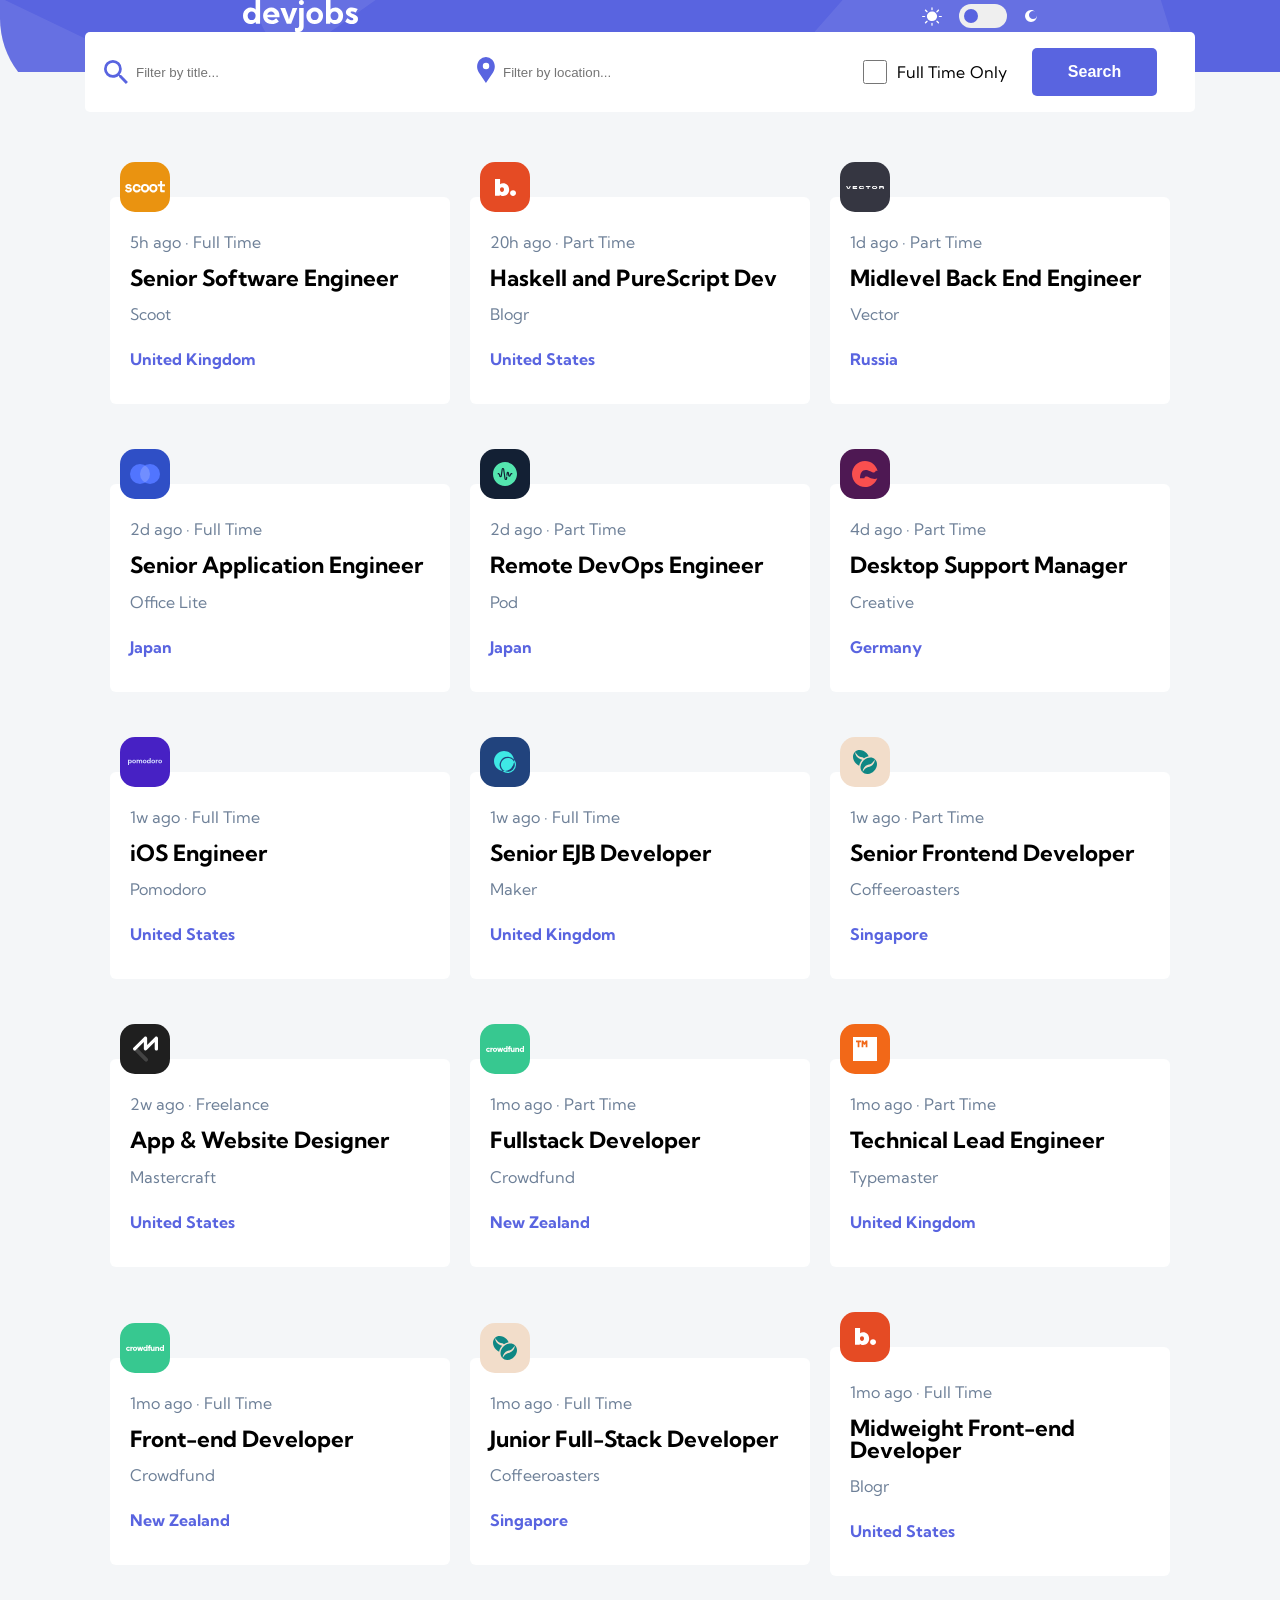
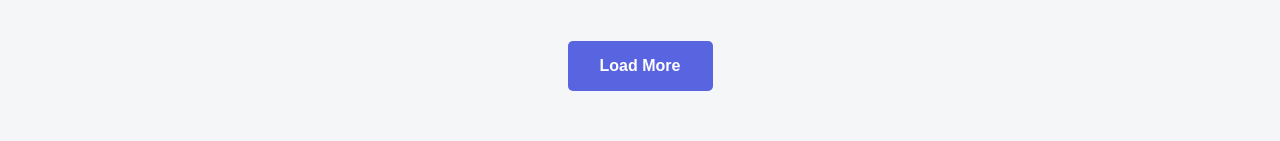
==== index.html @ aba1a603 "Jobs now load and display dynamically. I will remove notes later before pull request." ====
<!doctype html>
<html lang="en">
  <head>
    <meta charset="UTF-8" />
    <meta name="viewport" content="width=device-width, initial-scale=1.0" />
    <link rel="stylesheet" href="styles.css" />
    <link rel="stylesheet" href="index.css" />
    <link rel="preconnect" href="https://fonts.googleapis.com" />
    <link rel="preconnect" href="https://fonts.gstatic.com" crossorigin />
    <link
      href="https://fonts.googleapis.com/css2?family=Kumbh+Sans:wght,YOPQ@100..900,300&display=swap"
      rel="stylesheet"
    />
    <script src="./renderJobs.js" defer></script>
    <title>Devjobs</title>
  </head>
  <body>
    <header>
      <img src="./assets/desktop/logo.svg" alt="Site Logo" class="site-logo" />

      <div class="theme-container">
        <img src="./assets/desktop/icon-sun.svg" alt="" />
        <button class="theme-toggle" aria-label="Toggle dark mode">
          <span class="toggle-circle"></span>
        </button>
        <img src="./assets/desktop/icon-moon.svg" alt="" />
      </div>
    </header>
    <main>
      <form action="" class="search-bar">
        <div class="search-wrapper">
          <img
            src="./assets/desktop/icon-search.svg"
            alt=""
            class="search-logo"
          />
          <input
            type="search"
            placeholder="Filter by title..."
            class="search-input"
            aria-label="Filter by title"
          />
        </div>

        <div class="location-wrapper">
          <img
            src="./assets/desktop/icon-location.svg"
            alt=""
            class="location-logo"
          />
          <input
            type="text"
            placeholder="Filter by location..."
            class="location-input"
            aria-label="Filter by location"
          />

          <button
            type="button"
            class="location-btn"
            aria-label="Filter Location"
          >
            <img
              src="./assets/mobile/icon-filter.svg"
              alt=""
              aria-hidden="true"
            />
          </button>
        </div>

        <div class="button-wrapper">
          <input
            type="checkbox"
            id="full-time"
            name="full-time"
            class="full-time checkbox"
          />
          <label for="full-time" class="full-time"
            >Full Time <span class="d-only">Only</span></label
          >
          <button type="submit" class="search-btn--txt">Search</button>
          <button type="submit" class="search-btn" aria-label="Search Jobs">
            <img
              src="./assets/desktop/icon-search.svg"
              alt=""
              class="search-icon"
              aria-hidden="true"
            />
          </button>
        </div>
      </form>

      <div class="job-container"></div>

      <button class="load-btn">Load More</button>
    </main>
  </body>
</html>
---- styles.css ----
* {
  
  margin: 0;
  padding: 0;
  box-sizing: border-box;
}

:root {
  --pc-V: #5964E0;
  --pc-LV: #939bf4;
  --pc-VDB: #19202D;
  --pc-M: #121721;
  --sc-W: #fff;
  --sc-LG: #f4f6f8;
  --sc-G: #9daec2;
  --sc-DG: #6e8098;
}

body {
  display: flex;
  flex-direction: column;
  font-family: "Kumbh Sans", sans-serif;
  background-color: var(--sc-LG);
}

main {
  display: flex;
  flex-direction: column;
  justify-content: center;
  align-items: center;
  position: relative;
}


/*header*/
header {
  background-image: url(./assets/mobile/bg-pattern-header.svg);
  width: 100%;
  max-width: 430px;
  height: 136px;
  display: flex;
  justify-content: space-evenly;
  align-items: center;
  padding-bottom: 40px;
  gap: 25%;
}

.theme-container {
  width: 115px;
  display: flex;
  justify-content: space-between;
  align-items: center;
}

.theme-toggle {
  width: 48px;
  height: 24px;
  border-radius: 12px;
  border: none;
  position: relative;
  cursor: pointer;
}

.toggle-circle {
  width: 14px;
  height: 14px;
  border-radius: 50%;
  background-color: var(--pc-V);
  position: absolute;
  top: 5px;
  left: 5px;
  transition: transform 0.3s ease;
}

.theme-toggle.active .toggle-circle { /*For when i use JavaScript to move the circle and toggle the dark mode.*/
  transform: translateX(22px);
}

.theme-toggle:hover .toggle-circle{
  background-color: var(--pc-LV);
}

.search-bar {
  width: 100%;
  max-width: 340px;
  height: 80px;
  border-radius: 5px;
  display: flex;
  justify-content: space-evenly;
  align-items: center;
  background-color: var(--sc-W);
  position: absolute;
  top: -40px;
}

.location-btn {
  border: none;
  background-color: var(--sc-W);
  cursor: pointer;
}

.search-btn {
  width: 48px;
  height: 48px;
  border-radius: 5px;
  border: none;
  background-color: var(--pc-V);
  cursor: pointer;
}

.search-input {
  color: var(--pc-VDB);
  height: 30px;
  border: none;
  cursor: pointer;
}

.search-logo, .location-input, .location-logo, .full-time, .search-btn--txt {
  display: none;
}

.search-icon {
  filter: brightness(0) invert(1);
}

/*tablet*/
@media (min-width: 768px) {
  header {
    width: 100%;
    max-width: 100%;
    background-image: url(./assets/tablet/bg-pattern-header.svg);
    background-size: cover;
    background-position: center;
    background-repeat: no-repeat;
  }

  .search-bar {
    width: 100%;
    max-width: 690px;
    display: flex;
    justify-content: center;
    align-items: center;
  }

  .search-btn {
    display: none;
  }

  .search-logo, .location-input, .location-logo, .full-time, .search-btn--txt {
    display: flex;
  }

  .location-logo  {
    height: 26px;
    width: 18px;
  }

  .search-wrapper {
    display: flex;
    flex-direction: row;
    justify-content: center;
    align-items: center;
    gap: 8px;
    width: 230px;
  }

  .location-wrapper {
    display: flex;
    flex-direction: row;
    justify-content: center;
    align-self: center;
    gap: 8px;
    width: 230px;
  }

  .location-input {
    color: var(--pc-VDB);
    height: 30px;
    border: none;
    cursor: pointer;
  }

  .location-btn {
    display: none;
  }

  .button-wrapper {
    display: flex;
    flex-direction: row;
    justify-content: center;
    align-items: center;
    gap: 10px;
    width: 230px;
  }

  .d-only {
    display: none;
  }

  .checkbox {
    width: 24px;
    height: 24px;
    cursor: pointer;
  }

  .search-btn--txt {
    width: 80px;
    height: 48px;
    background-color: var(--pc-V);
    display: flex;
    justify-content: center;
    align-items: center;
    color: var(--sc-W);
    font-size: 1rem;
    font-weight: 700;
    border: none;
    border-radius: 5px;
    margin-left: 15px;
    cursor: pointer;
  }

  .search-btn--txt:hover {
    background-color: var(--pc-LV);
  }
}

/*desktop*/
@media (min-width: 1024px) {
  html, body {
    height: 100%;
  }

  main {
    flex: 1;
  }

  header {
    background-image: url(./assets/desktop/bg-pattern-header.svg);
  }

  .search-bar {
    max-width: 1110px;
  }

  .search-wrapper, .location-wrapper, .button-wrapper {
    width: 370px;
  }

  .d-only {
    display: inline;
    margin-left: 5px;
  }

  .search-btn--txt {
    width: 125px;
  }

  .search-input, .location-input {
    width: 300px;
  }
}
---- index.css ----
.job-container {
  display: flex;
  flex-direction: column;
  justify-content: center;
  align-items: center;
  margin-top: 100px;
  padding: 5px;
}

.job-card {
  width: 340px;
  padding: 10px;
  margin: 20px 0 40px 0;
  border-radius: 6px;
  background-color: var(--sc-W);
  position: relative;
}

.logo-container {
  display: flex;
  justify-content: center;
  align-items: center;
  width: 50px;
  height: 50px;
  border-radius: 15px;
  position: absolute;
  top: -35px;
}

.job-info {
  margin: 25px 10px;
}

.job-info p {
  color: var(--sc-DG);
}

.job-info h3 {
  font-weight: 700;
  font-size: 1.4rem;
  line-height: 100%;
  margin: 15px 0;
}

.comp-name {
  margin-bottom: 25px;
  font-weight: 400;
  color: var(--sc-DG);
}

.highlight {
  color: var(--pc-V);
  font-weight: 700;
}

.load-btn {
  width: 145px;
  height: 50px;
  border-radius: 5px;
  border: none;
  background-color: var(--pc-V);
  color: var(--sc-W);
  font-weight: 700;
  line-height: 100%;
  font-size: 1rem;
  margin: 20px 0 50px 0;
  cursor: pointer;
}

/*tablet*/
@media (min-width: 768px) {
  .job-container {
    display: grid;
    grid-template-columns: repeat(2, 1fr);
    gap: 20px;
  }
}

/*Desktop*/
@media (min-width: 1024px) {
  .job-container {
    grid-template-columns: repeat(3, 1fr);
  }
}
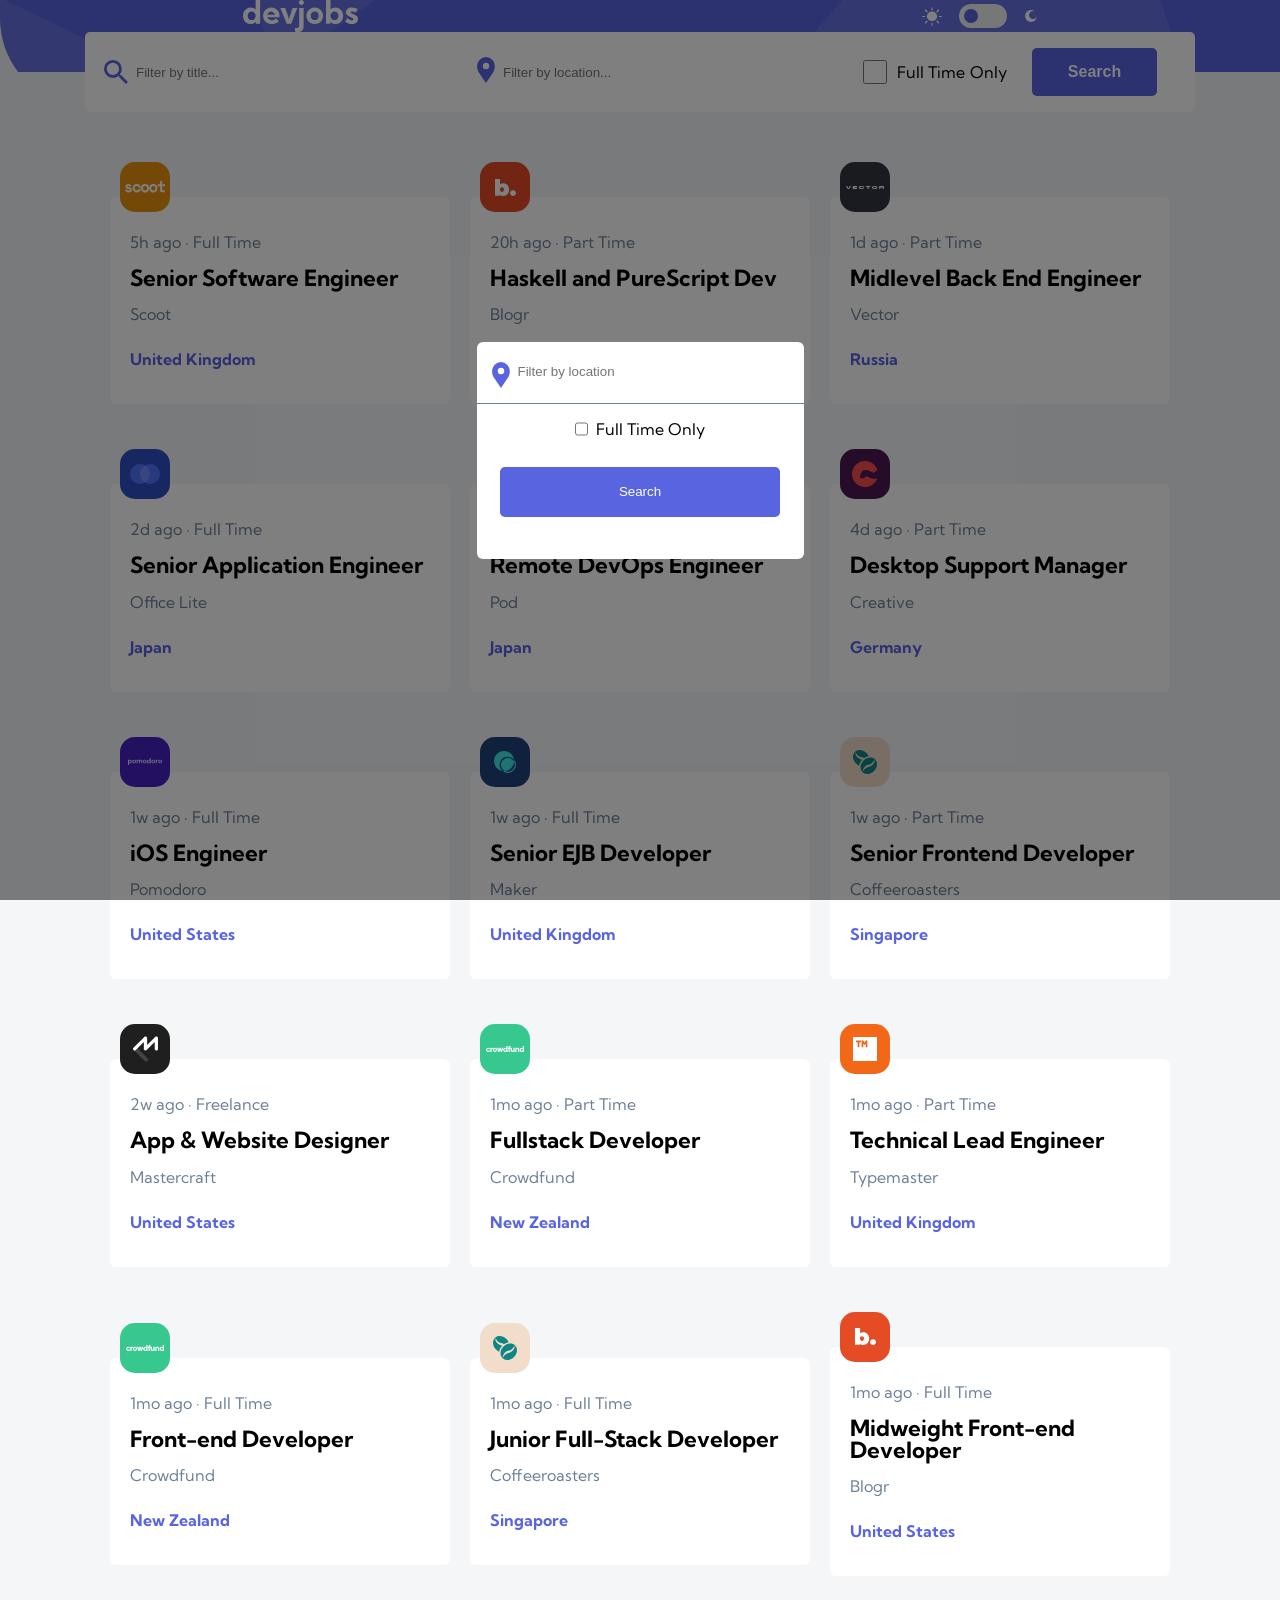
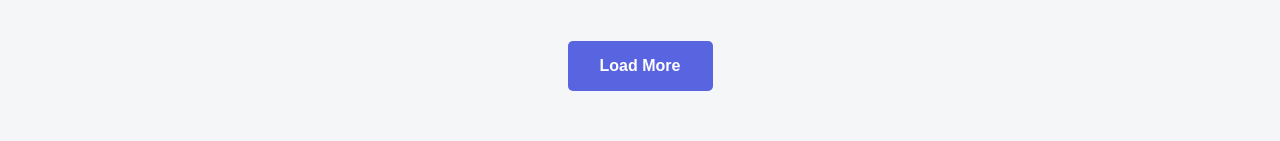
==== commit 6e71e37c: "Update: Job filtering is working with mobile modal for location and full time filter." ====
--- a/index.html
+++ b/index.html
@@ -12,6 +12,7 @@
       rel="stylesheet"
     />
     <script src="./renderJobs.js" defer></script>
+    <script src="./script.js" defer></script>
     <title>Devjobs</title>
   </head>
   <body>
@@ -90,9 +91,40 @@
         </div>
       </form>
 
-      <div class="job-container"></div>
+      <div class="job-container">
+        <p class="loading">Loading jobs...</p>
+      </div>
 
-      <button class="load-btn">Load More</button>
+      <button type="button" class="load-btn" id="loadMoreBtn">Load More</button>
     </main>
+    <div class="modal-container">
+      <div class="modal">
+        <div class="location-modal-wrapper">
+          <img
+            src="./assets/desktop/icon-location.svg"
+            alt=""
+            class="location-logo-modal"
+          />
+          <input
+            type="text"
+            placeholder="Filter by location"
+            class="location-input-modal"
+            aria-label="Filter by location"
+          />
+        </div>
+        <div class="fulltime-wrapper">
+          <input
+            type="checkbox"
+            id="full-time"
+            name="full-time"
+            class="ft-checkbox"
+          />
+          <label for="full-time" class="ft-modaltxt"
+            >Full Time Only</span></label
+          >
+          <button type="submit" class="search-btn-modal">Search</button>
+        </div>
+      </div>
+    </div>
   </body>
 </html>
--- a/styles.css
+++ b/styles.css
@@ -76,7 +76,7 @@
   transform: translateX(22px);
 }
 
-.theme-toggle:hover .toggle-circle{
+.theme-toggle:hover .toggle-circle, .theme-toggle:focus .toggle-circle {
   background-color: var(--pc-LV);
 }
 
@@ -106,6 +106,10 @@
   border: none;
   background-color: var(--pc-V);
   cursor: pointer;
+}
+
+.search-btn:hover, .search-btn:focus {
+  background-color: var(--pc-LV);
 }
 
 .search-input {
@@ -219,7 +223,7 @@
     cursor: pointer;
   }
 
-  .search-btn--txt:hover {
+  .search-btn--txt:hover, .search-btn--txt:focus {
     background-color: var(--pc-LV);
   }
 }
@@ -259,3 +263,71 @@
     width: 300px;
   }
 }
+
+/*modal*/
+
+.modal-container {
+  position: fixed;
+  top: 0;
+  left: 0;
+  width: 100%;
+  height: 100%;
+  background-color: rgba(0, 0, 0, 0.5);
+  display: flex;
+  justify-content: center;
+  align-items: center;
+}
+
+.modal {
+  background-color: var(--sc-W);
+  width: 327px;
+  height: 217px;
+  border-radius: 6px;
+  display: flex;
+  flex-direction: column;
+}
+
+.location-modal-wrapper{
+  display: flex;
+  flex-direction: row;
+  justify-content: center;
+  align-self: center;
+  gap: 8px;
+  width: 100%;
+  padding: 15px;
+  border-bottom: 1px solid var(--sc-DG);
+}
+
+.location-logo-modal {
+  height: 26px;
+  width: 18px;
+  margin-top: 5px;
+}
+
+.location-input-modal {
+  color: var(--pc-VDB);
+  height: 30px;
+  border: none;
+  cursor: pointer;
+  width: 100%;
+}
+
+.fulltime-wrapper {
+  display: flex;
+  flex-direction: row;
+  justify-content: center;
+  align-self: center;
+  padding: 15px;
+  gap: 8px;
+  flex-wrap: wrap;
+}
+
+.search-btn-modal {
+  width: 280px;
+  height: 50px;
+  border-radius: 5px;
+  border: none;
+  margin: 20px;
+  background-color: var(--pc-V);
+  color: var(--sc-W);
+}
--- a/index.css
+++ b/index.css
@@ -1,9 +1,10 @@
+/*Container for dynamically rendered job cards */
 .job-container {
   display: flex;
   flex-direction: column;
   justify-content: center;
   align-items: center;
-  margin-top: 100px;
+  margin-top: 100px; /*pushes the content below the header and search bar.*/
   padding: 5px;
 }
 
@@ -53,6 +54,7 @@
   font-weight: 700;
 }
 
+/*load more button*/
 .load-btn {
   width: 145px;
   height: 50px;
@@ -67,7 +69,18 @@
   cursor: pointer;
 }
 
-/*tablet*/
+.load-btn:hover, .load-btn:focus {
+  background-color: var(--pc-LV);
+}
+
+.empty-wrapper {
+  text-align: center;
+  grid-column: 1 / -1; /*makes the message span all column*/
+  margin-top: 50px;
+  font-size: 1.2rem;
+}
+
+/*tablet: 2-column grid layout*/
 @media (min-width: 768px) {
   .job-container {
     display: grid;
@@ -76,9 +89,16 @@
   }
 }
 
-/*Desktop*/
+/*Desktop: 3-column grid layout*/
 @media (min-width: 1024px) {
   .job-container {
     grid-template-columns: repeat(3, 1fr);
   }
+}
+
+/*Wide screen: 4-column grid layout*/
+@media (min-width: 1490px) {
+  .job-container {
+    grid-template-columns: repeat(4, 1fr);
+  }
 }
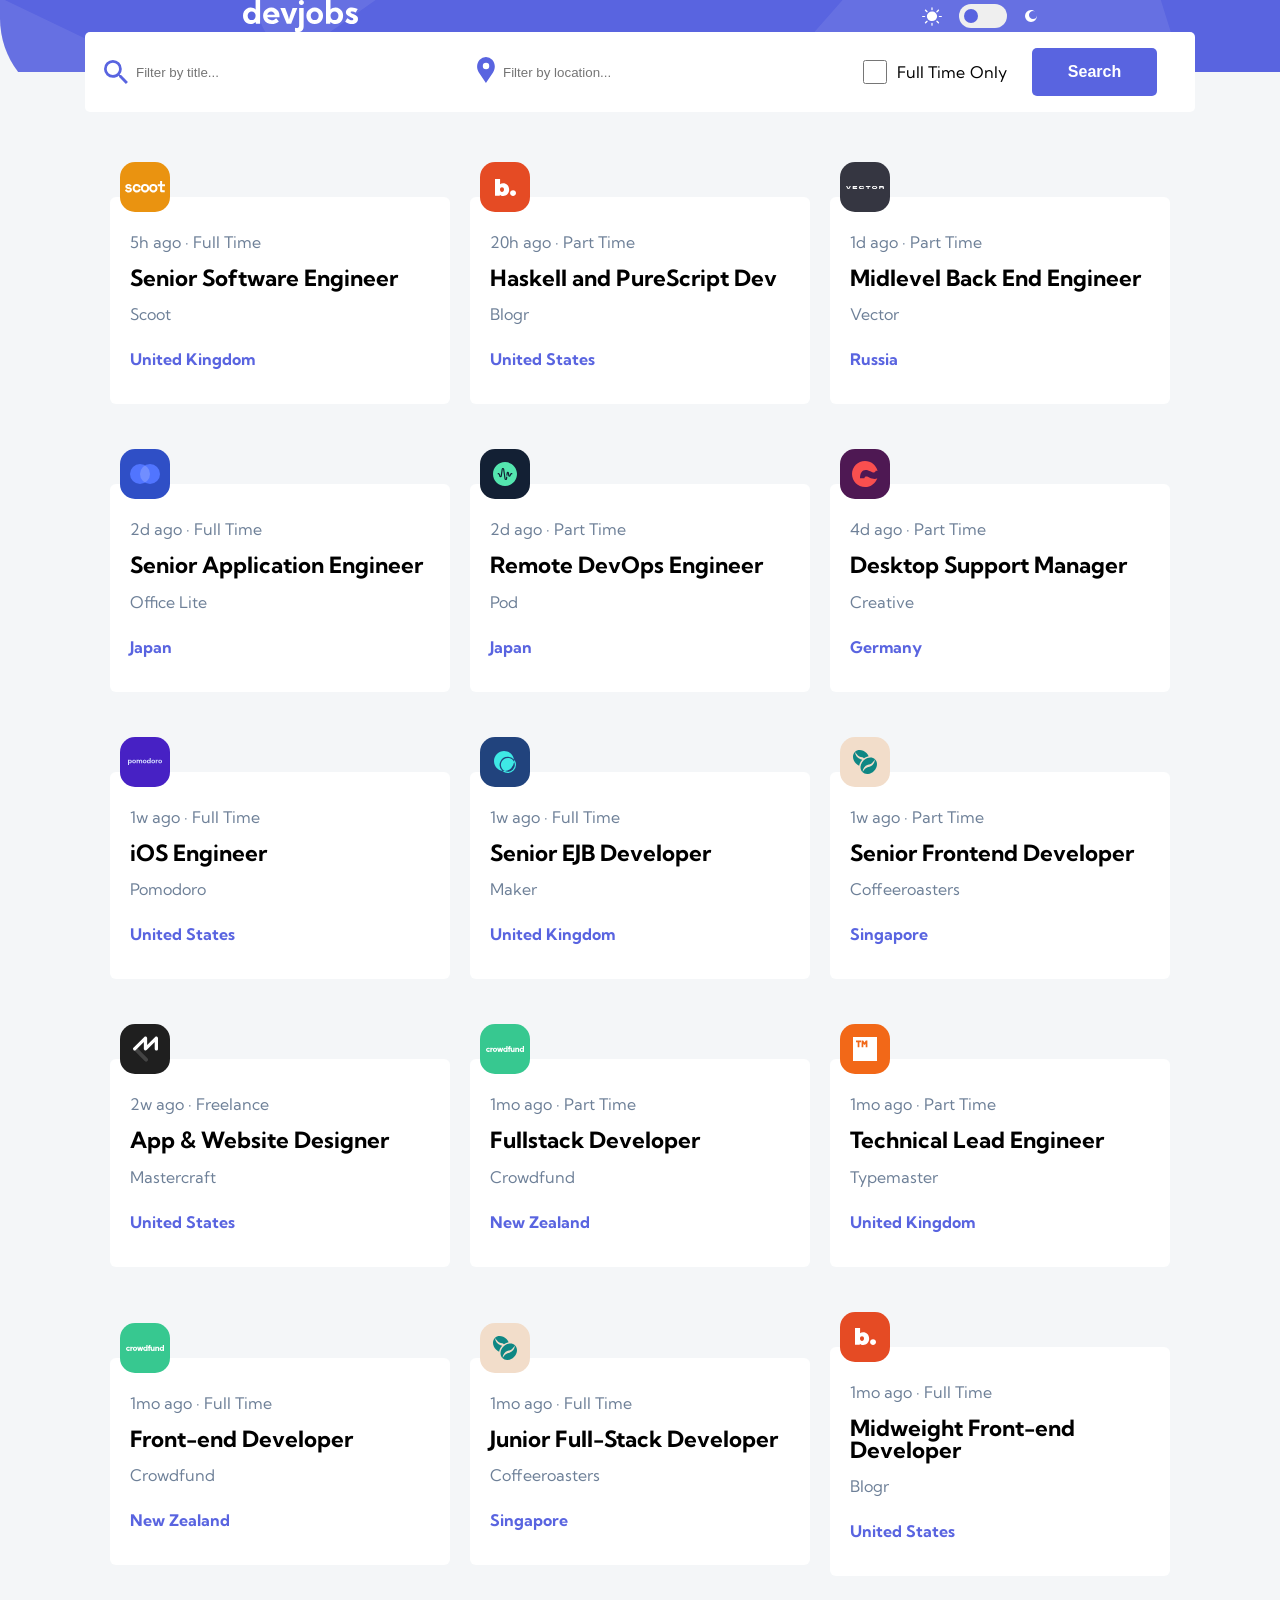
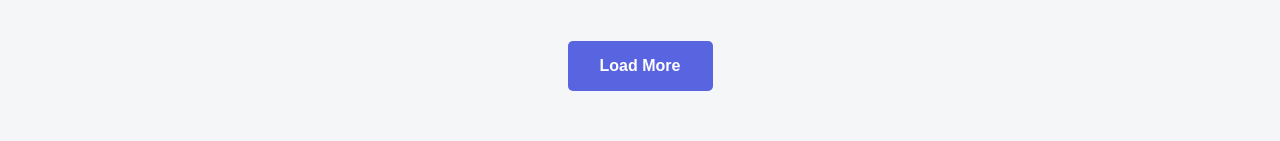
==== commit 238e8f12: "Update: Updated the filtering so that the main and modal filtering syncs value." ====
--- a/index.html
+++ b/index.html
@@ -115,7 +115,7 @@
         <div class="fulltime-wrapper">
           <input
             type="checkbox"
-            id="full-time"
+            id="full-time-modal"
             name="full-time"
             class="ft-checkbox"
           />
--- a/styles.css
+++ b/styles.css
@@ -276,6 +276,11 @@
   display: flex;
   justify-content: center;
   align-items: center;
+  display: none;
+}
+
+.modal-container.active {
+  display: flex;
 }
 
 .modal {
@@ -322,6 +327,12 @@
   flex-wrap: wrap;
 }
 
+.ft-checkbox {
+  height: 24px;
+  width: 24px;
+  cursor: pointer;
+}
+
 .search-btn-modal {
   width: 280px;
   height: 50px;
@@ -330,4 +341,5 @@
   margin: 20px;
   background-color: var(--pc-V);
   color: var(--sc-W);
+  cursor: pointer;
 }
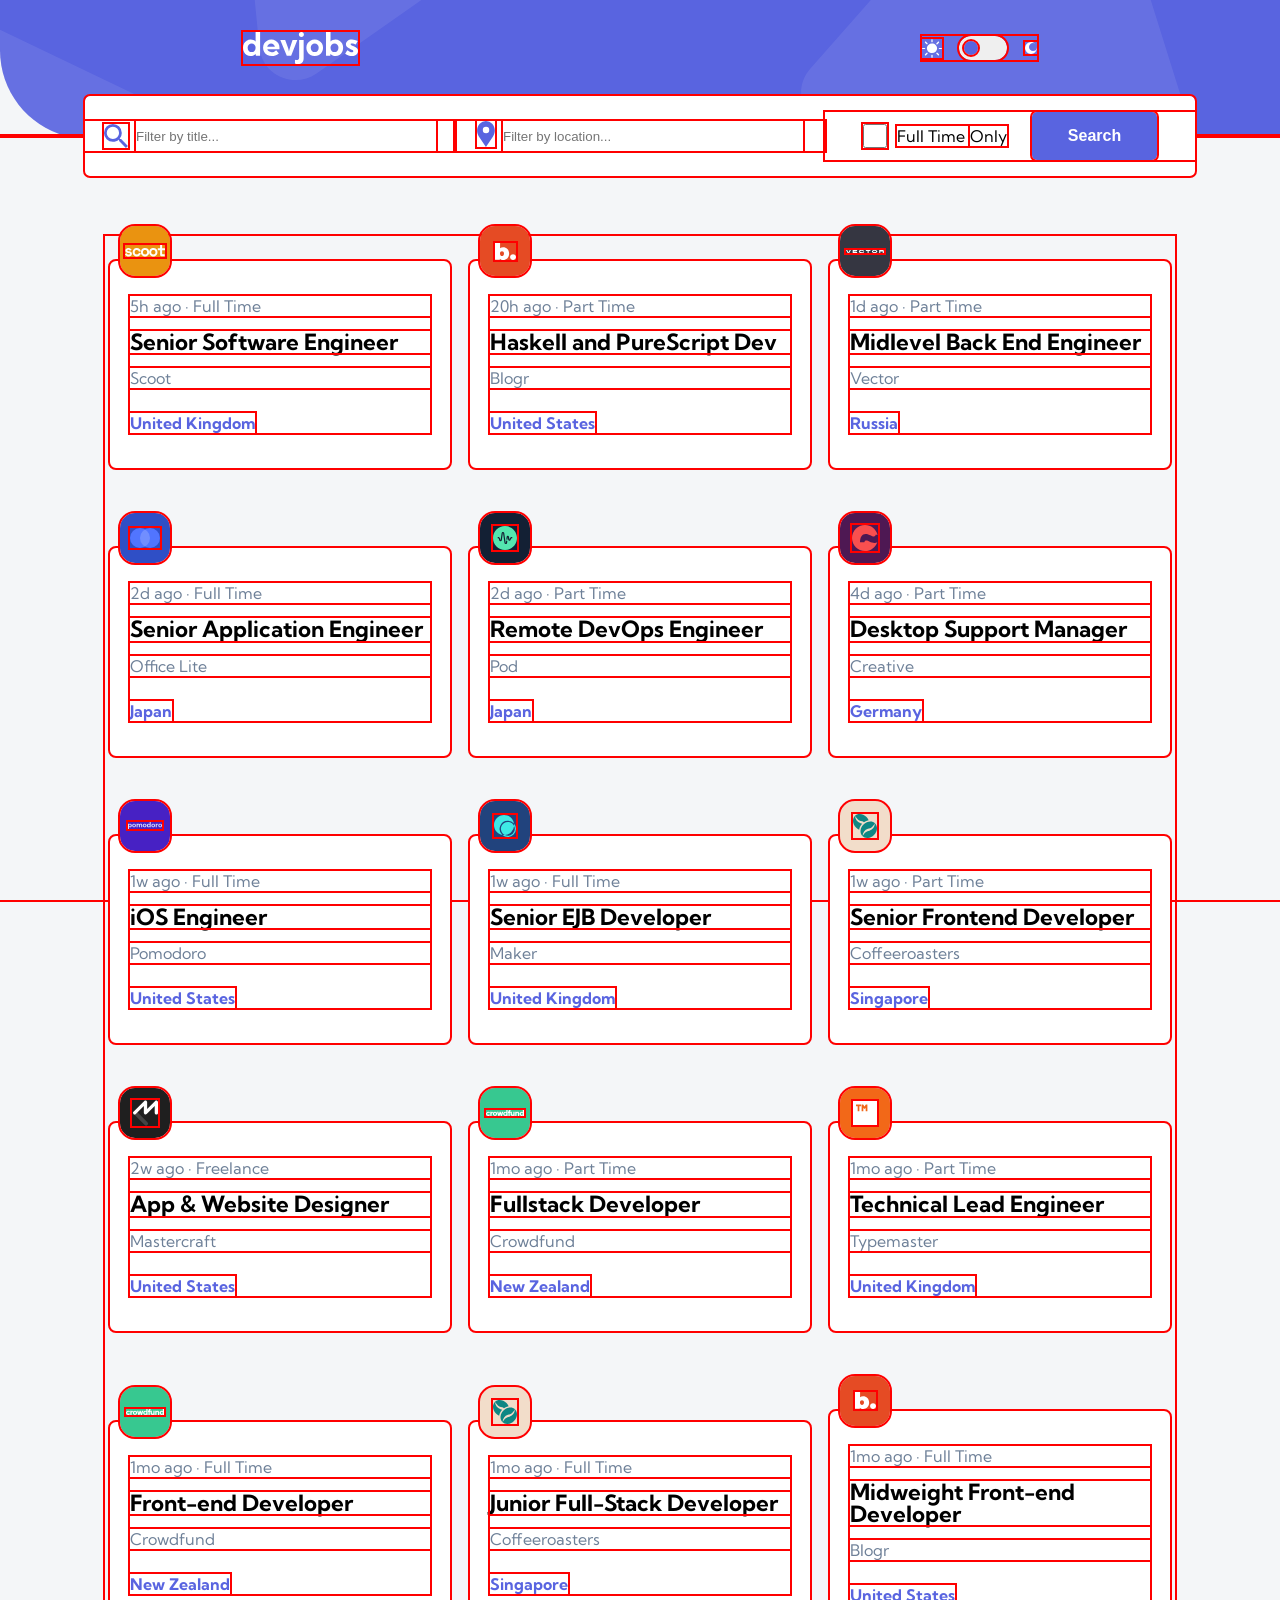
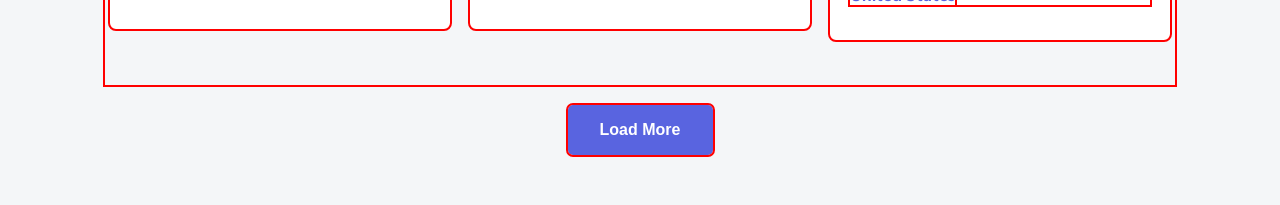
==== commit 882d045d: "Update: Created the mobile version placeholder for the job details page." ====
--- a/index.html
+++ b/index.html
@@ -16,17 +16,7 @@
     <title>Devjobs</title>
   </head>
   <body>
-    <header>
-      <img src="./assets/desktop/logo.svg" alt="Site Logo" class="site-logo" />
-
-      <div class="theme-container">
-        <img src="./assets/desktop/icon-sun.svg" alt="" />
-        <button class="theme-toggle" aria-label="Toggle dark mode">
-          <span class="toggle-circle"></span>
-        </button>
-        <img src="./assets/desktop/icon-moon.svg" alt="" />
-      </div>
-    </header>
+    <site-header></site-header>
     <main>
       <form action="" class="search-bar">
         <div class="search-wrapper">
@@ -119,9 +109,7 @@
             name="full-time"
             class="ft-checkbox"
           />
-          <label for="full-time" class="ft-modaltxt"
-            >Full Time Only</span></label
-          >
+          <label for="full-time" class="ft-modaltxt">Full Time Only</label>
           <button type="submit" class="search-btn-modal">Search</button>
         </div>
       </div>
--- a/styles.css
+++ b/styles.css
@@ -1,5 +1,5 @@
 * {
-  
+  outline: red 2px solid;
   margin: 0;
   padding: 0;
   box-sizing: border-box;
